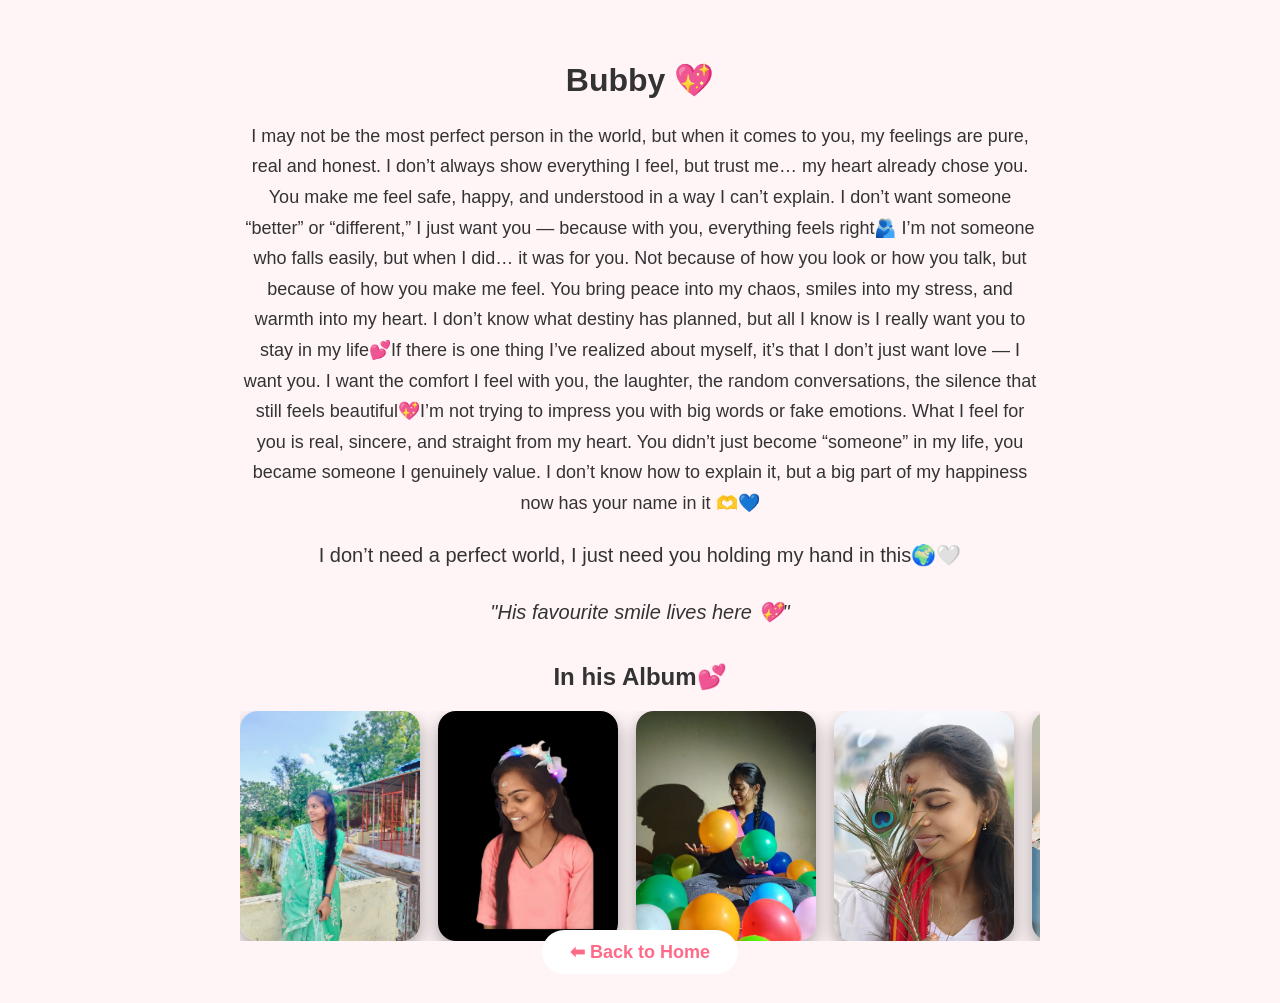
==== bubby.html @ 63544e01 "first commit" ====
<!DOCTYPE html>
<html lang="en">
<head>
<meta charset="UTF-8">
<title>Bubby 💖</title>
<link rel="stylesheet" href="style.css">
</head>

<body>

<div class="story-container">

  <!-- TOP CONTENT -->
  <h1>Bubby 💖</h1>
  <p style="font-size:18px;line-height:1.7;">
    I may not be the most perfect person in the world, but when it comes to you, my feelings are pure, real and honest. I don’t always show everything I feel, but trust me… my heart already chose you. You make me feel safe, happy, and understood in a way I can’t explain. I don’t want someone “better” or “different,” I just want you — because with you, everything feels right🫂 I’m not someone who falls easily, but when I did… it was for you. Not because of how you look or how you talk, but because of how you make me feel. You bring peace into my chaos, smiles into my stress, and warmth into my heart. I don’t know what destiny has planned, but all I know is I really want you to stay in my life💕If there is one thing I’ve realized about myself, it’s that I don’t just want love — I want you. I want the comfort I feel with you, the laughter, the random conversations, the silence that still feels beautiful💖I’m not trying to impress you with big words or fake emotions. What I feel for you is real, sincere, and straight from my heart. You didn’t just become “someone” in my life, you became someone I genuinely value. I don’t know how to explain it, but a big part of my happiness now has your name in it 🫶💙
  </p>

  <!-- DETAILS CARD -->
  <div class="For uh">
    <p>I don’t need a perfect world, I just need you holding my hand in this🌍🤍</p>
  </div>

  <!-- SPECIAL LINE -->
  <p style="margin-top:25px;font-style:italic;">
    "His favourite smile lives here 💖"
  </p>

  <!-- LOVE ALBUM -->
  <h2 style="margin-top:35px;">In his Album💕</h2>

  <div class="auto-gallery">
    <div class="track">
      <img src="WhatsApp Image 2025-12-22 at 6.42.47 PM.jpeg">
      <img src="WhatsApp Image 2025-12-22 at 6.42.48 PM.jpeg">
      <img src="WhatsApp Image 2025-12-22 at 6.42.58 PM (1).jpeg">
      <img src="WhatsApp Image 2025-12-22 at 6.42.58 PM.jpeg">

      <!-- repeat for smooth loop -->
      <img src="WhatsApp Image 2025-12-22 at 6.42.59 PM.jpeg">
      <img src="WhatsApp Image 2025-12-22 at 6.43.00 PM (1).jpeg">
      <img src="WhatsApp Image 2025-12-22 at 6.43.00 PM.jpeg">
      <img src="WhatsApp Image 2025-12-22 at 6.43.01 PM.jpeg">
      <img src="WhatsApp Image 2025-12-22 at 6.43.02 PM.jpeg">
    </div>
  </div>

  <!-- BACK -->
  <a href="index.html" class="btn bubby-btn" style="margin-top:80px;">
    ⬅ Back to Home
  </a>

</div>

</body>
</html>
---- style.css ----
body{
    margin:0;
    font-family:'Segoe UI', sans-serif;
    background:#fff5f7;
    color:#333;
  }
  
  
  .container{
    text-align:center;
    padding:40px;
  }
  
  .title{
    font-size:48px;
    margin-bottom:30px;
  }
  
  .heart{
    color:red;
    animation: beat 1s infinite;
  }
  
  @keyframes beat{
    0%,100%{transform:scale(1);}
    50%{transform:scale(1.3);}
  }
  
  .profiles{
    display:flex;
    justify-content:center;
    gap:40px;
    flex-wrap:wrap;
  }
  
  .card{
    background:rgba(255,255,255,0.2);
    padding:20px;
    border-radius:20px;
    width:250px;
    box-shadow:0 10px 20px rgba(0,0,0,0.3);
  }
  
  .card img{
    width:150px;
    height:150px;
    border-radius:50%;
    border:4px solid #fff;
  }
  
  .love-date{
    margin-top:40px;
  }
  
  .love-date a{
    text-decoration:none;
    font-size:26px;
    color:#fff;
    background:#ff4b5c;
    padding:15px 30px;
    border-radius:50px;
  }
  
  .story-container{
    max-width:800px;
    margin:auto;
    padding:40px;
    text-align:center;
  }
  
  .story-container p{
    font-size:20px;
    line-height:1.6;
  }
  
  .couple-img{
    margin-top:30px;
    width:100%;
    max-width:400px;
    border-radius:20px;
    box-shadow:0 10px 20px rgba(0,0,0,0.4);
  }
  .video-box{
    margin-top:30px;
  }
  
  .video-box video{
    width:100%;
    max-width:500px;
    border-radius:20px;
    box-shadow:0 10px 20px rgba(0,0,0,0.4);
  }
  .top-buttons{
    display:flex;
    justify-content:center;
    gap:20px;
    margin-top:20px;
  }
  
  .btn{
    text-decoration:none;
    padding:12px 28px;
    border-radius:30px;
    font-size:18px;
    font-weight:600;
    transition:0.3s;
  }
  
  .nanna-btn{
    background:#fe4fc4;
    color:white;
  }
  
  .bubby-btn{
    background:white;
    color:#ff6a88;
  }
  
  .btn:hover{
    transform:scale(1.1);
    box-shadow:0 8px 20px rgba(0,0,0,0.3);
  }
  .details-box{
    background:rgba(255,255,255,0.25);
    padding:20px;
    border-radius:16px;
    margin:25px auto;
    max-width:350px;
    box-shadow:0 10px 20px rgba(0,0,0,0.25);
  }
  
  .details-box p{
    margin:8px 0;
    font-size:16px;
  }
  
  /* Gallery */
  .gallery{
    display:flex;
    gap:16px;
    overflow-x:auto;
    padding:20px 10px;
    scroll-behavior:smooth;
  }
  
  .gallery img{
    width:180px;
    height:220px;
    object-fit:cover;
    border-radius:16px;
    box-shadow:0 8px 18px rgba(0,0,0,0.35);
    transition:0.3s;
  }
  
  .gallery img:hover{
    transform:scale(1.08);
  }
  /* Auto moving gallery */
  .auto-gallery{
    width:100%;
    overflow:hidden;
    margin-top:20px;
  }
  
  .track{
    display:flex;
    gap:20px;
    animation: scrollGallery 35s linear infinite;
  }
  
  .auto-gallery:hover .track{
    animation-play-state:paused;
  }
  
  .track img{
    width:180px;
    height:220px;
    object-fit:cover;
    border-radius:16px;
    box-shadow:0 8px 18px rgba(0,0,0,0.35);
  }
  
  /* Animation */
  @keyframes scrollGallery{
    0%{
      transform:translateX(0);
    }
    100%{
      transform:translateX(-300%);
    }
  }
  
  .details-box{
    background:rgba(255,255,255,0.25);
    padding:20px;
    border-radius:16px;
    margin:25px auto;
    max-width:360px;
    box-shadow:0 10px 20px rgba(0,0,0,0.25);
  }
  
  .details-box p{
    margin:8px 0;
    font-size:16px;
  }
  
  /* Auto moving album */
  .auto-gallery{
    width:100%;
    overflow:hidden;
    margin-top:20px;
  }
  
  .track{
    display:flex;
    gap:18px;
    width:max-content;
    animation: scrollGallery 38s linear infinite;
  }
  
  .auto-gallery:hover .track{
    animation-play-state:paused;
  }
  
  .track img{
    width:180px;
    height:230px;
    object-fit:cover;
    border-radius:18px;
    box-shadow:0 8px 18px rgba(0,0,0,0.35);
  }
  
  /* animation already used in Manu page */
  @keyframes scrollGallery{
    0%{ transform:translateX(0); }
    100%{ transform:translateX(-50%); }
  }
  .back-btn{
    margin-top:80px;
    display:inline-block;
  }
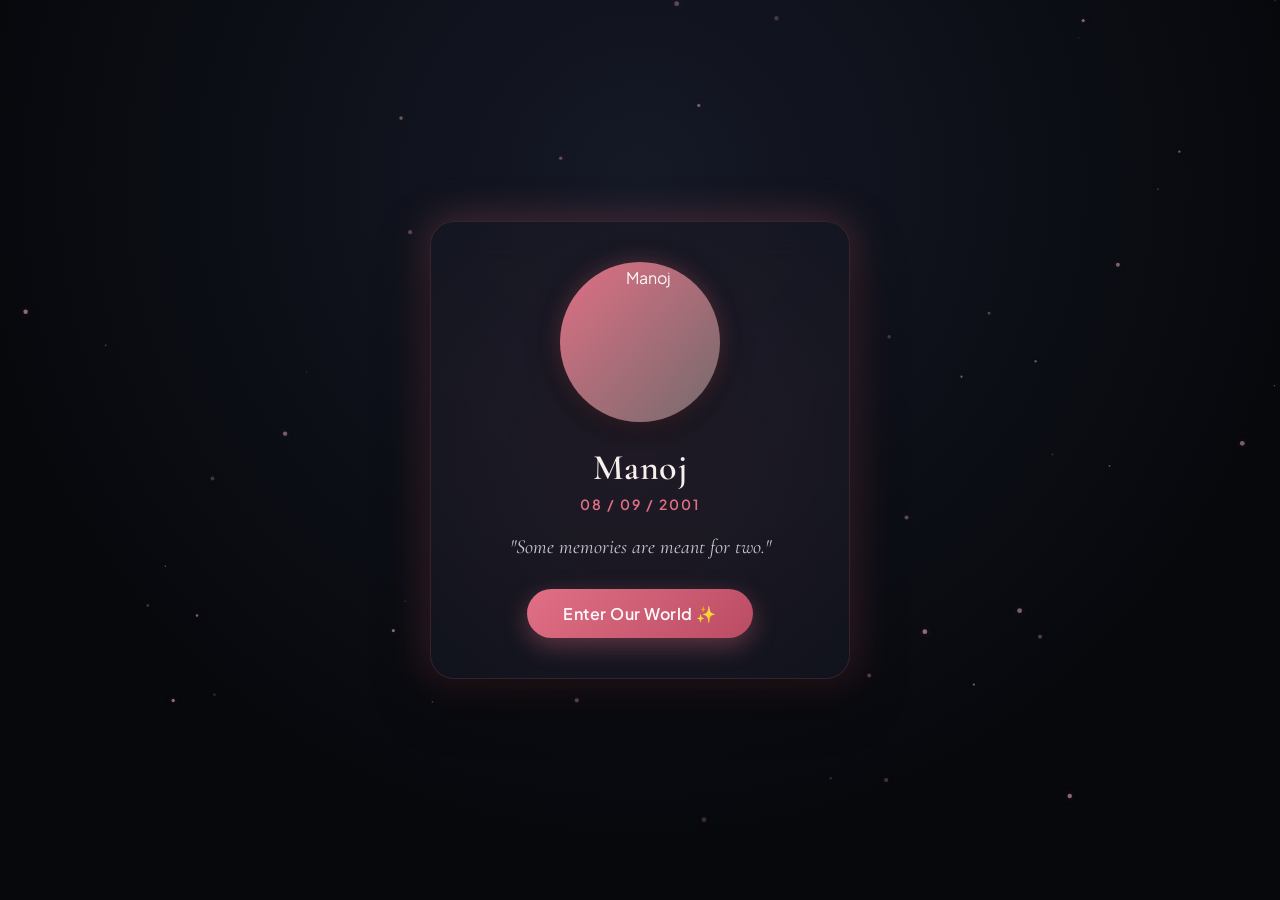
==== commit a672d369: "Redesign website and add private vault" ====
--- a/bubby.html
+++ b/bubby.html
@@ -2,17 +2,31 @@
 <html lang="en">
 <head>
 <meta charset="UTF-8">
-<title>Bubby 💖</title>
+<meta name="viewport" content="width=device-width, initial-scale=1.0">
+<title>Bubby 💖 — Memory Vault</title>
 <link rel="stylesheet" href="style.css">
+<script src="config.js" defer></script>
+<script src="vault.js" defer></script>
 </head>
 
 <body>
 
-<div class="story-container">
+<!-- FLOATING NAVIGATION BAR -->
+<header class="vault-nav-wrapper">
+    <nav class="vault-nav">
+        <a href="index.html" class="nav-link">Home Hub</a>
+        <a href="nanna.html" class="nav-link">Manu 💙</a>
+        <a href="bubby.html" class="nav-link active">Bubby 💖</a>
+        <a href="story.html" class="nav-link">Our Story 💞</a>
+        <button id="nav-lock-btn" class="nav-link nav-lock-btn">Lock Vault 🔒</button>
+    </nav>
+</header>
+
+<main class="story-container">
 
   <!-- TOP CONTENT -->
   <h1>Bubby 💖</h1>
-  <p style="font-size:18px;line-height:1.7;">
+  <p>
     I may not be the most perfect person in the world, but when it comes to you, my feelings are pure, real and honest. I don’t always show everything I feel, but trust me… my heart already chose you. You make me feel safe, happy, and understood in a way I can’t explain. I don’t want someone “better” or “different,” I just want you — because with you, everything feels right🫂 I’m not someone who falls easily, but when I did… it was for you. Not because of how you look or how you talk, but because of how you make me feel. You bring peace into my chaos, smiles into my stress, and warmth into my heart. I don’t know what destiny has planned, but all I know is I really want you to stay in my life💕If there is one thing I’ve realized about myself, it’s that I don’t just want love — I want you. I want the comfort I feel with you, the laughter, the random conversations, the silence that still feels beautiful💖I’m not trying to impress you with big words or fake emotions. What I feel for you is real, sincere, and straight from my heart. You didn’t just become “someone” in my life, you became someone I genuinely value. I don’t know how to explain it, but a big part of my happiness now has your name in it 🫶💙
   </p>
 
@@ -31,27 +45,35 @@
 
   <div class="auto-gallery">
     <div class="track">
-      <img src="WhatsApp Image 2025-12-22 at 6.42.47 PM.jpeg">
-      <img src="WhatsApp Image 2025-12-22 at 6.42.48 PM.jpeg">
-      <img src="WhatsApp Image 2025-12-22 at 6.42.58 PM (1).jpeg">
-      <img src="WhatsApp Image 2025-12-22 at 6.42.58 PM.jpeg">
+      <img src="WhatsApp Image 2025-12-22 at 6.42.47 PM.jpeg" alt="Bubby album moment">
+      <img src="WhatsApp Image 2025-12-22 at 6.42.48 PM.jpeg" alt="Bubby album moment">
+      <img src="WhatsApp Image 2025-12-22 at 6.42.58 PM (1).jpeg" alt="Bubby album moment">
+      <img src="WhatsApp Image 2025-12-22 at 6.42.58 PM.jpeg" alt="Bubby album moment">
+      <img src="WhatsApp Image 2025-12-22 at 6.42.59 PM.jpeg" alt="Bubby album moment">
+      <img src="WhatsApp Image 2025-12-22 at 6.43.00 PM (1).jpeg" alt="Bubby album moment">
+      <img src="WhatsApp Image 2025-12-22 at 6.43.00 PM.jpeg" alt="Bubby album moment">
+      <img src="WhatsApp Image 2025-12-22 at 6.43.01 PM.jpeg" alt="Bubby album moment">
+      <img src="WhatsApp Image 2025-12-22 at 6.43.02 PM.jpeg" alt="Bubby album moment">
 
-      <!-- repeat for smooth loop -->
-      <img src="WhatsApp Image 2025-12-22 at 6.42.59 PM.jpeg">
-      <img src="WhatsApp Image 2025-12-22 at 6.43.00 PM (1).jpeg">
-      <img src="WhatsApp Image 2025-12-22 at 6.43.00 PM.jpeg">
-      <img src="WhatsApp Image 2025-12-22 at 6.43.01 PM.jpeg">
-      <img src="WhatsApp Image 2025-12-22 at 6.43.02 PM.jpeg">
+      <!-- Repeated set for smooth infinite loop -->
+      <img src="WhatsApp Image 2025-12-22 at 6.42.47 PM.jpeg" alt="Bubby album moment">
+      <img src="WhatsApp Image 2025-12-22 at 6.42.48 PM.jpeg" alt="Bubby album moment">
+      <img src="WhatsApp Image 2025-12-22 at 6.42.58 PM (1).jpeg" alt="Bubby album moment">
+      <img src="WhatsApp Image 2025-12-22 at 6.42.58 PM.jpeg" alt="Bubby album moment">
+      <img src="WhatsApp Image 2025-12-22 at 6.42.59 PM.jpeg" alt="Bubby album moment">
+      <img src="WhatsApp Image 2025-12-22 at 6.43.00 PM (1).jpeg" alt="Bubby album moment">
+      <img src="WhatsApp Image 2025-12-22 at 6.43.00 PM.jpeg" alt="Bubby album moment">
+      <img src="WhatsApp Image 2025-12-22 at 6.43.01 PM.jpeg" alt="Bubby album moment">
+      <img src="WhatsApp Image 2025-12-22 at 6.43.02 PM.jpeg" alt="Bubby album moment">
     </div>
   </div>
 
   <!-- BACK -->
-  <a href="index.html" class="btn bubby-btn" style="margin-top:80px;">
+  <a href="index.html" class="btn bubby-btn">
     ⬅ Back to Home
   </a>
 
-</div>
+</main>
 
 </body>
 </html>
-
--- a/style.css
+++ b/style.css
@@ -1,242 +1,802 @@
-body{
-    margin:0;
-    font-family:'Segoe UI', sans-serif;
-    background:#fff5f7;
-    color:#333;
-  }
-  
-  
-  .container{
-    text-align:center;
-    padding:40px;
-  }
-  
-  .title{
-    font-size:48px;
-    margin-bottom:30px;
-  }
-  
-  .heart{
-    color:red;
-    animation: beat 1s infinite;
-  }
-  
-  @keyframes beat{
-    0%,100%{transform:scale(1);}
-    50%{transform:scale(1.3);}
-  }
-  
-  .profiles{
-    display:flex;
-    justify-content:center;
-    gap:40px;
-    flex-wrap:wrap;
-  }
-  
-  .card{
-    background:rgba(255,255,255,0.2);
-    padding:20px;
-    border-radius:20px;
-    width:250px;
-    box-shadow:0 10px 20px rgba(0,0,0,0.3);
-  }
-  
-  .card img{
-    width:150px;
-    height:150px;
-    border-radius:50%;
-    border:4px solid #fff;
-  }
-  
-  .love-date{
-    margin-top:40px;
-  }
-  
-  .love-date a{
-    text-decoration:none;
-    font-size:26px;
-    color:#fff;
-    background:#ff4b5c;
-    padding:15px 30px;
-    border-radius:50px;
-  }
-  
-  .story-container{
-    max-width:800px;
-    margin:auto;
-    padding:40px;
-    text-align:center;
-  }
-  
-  .story-container p{
-    font-size:20px;
-    line-height:1.6;
-  }
-  
-  .couple-img{
-    margin-top:30px;
-    width:100%;
-    max-width:400px;
-    border-radius:20px;
-    box-shadow:0 10px 20px rgba(0,0,0,0.4);
-  }
-  .video-box{
-    margin-top:30px;
-  }
-  
-  .video-box video{
-    width:100%;
-    max-width:500px;
-    border-radius:20px;
-    box-shadow:0 10px 20px rgba(0,0,0,0.4);
-  }
-  .top-buttons{
-    display:flex;
-    justify-content:center;
-    gap:20px;
-    margin-top:20px;
-  }
-  
-  .btn{
-    text-decoration:none;
-    padding:12px 28px;
-    border-radius:30px;
-    font-size:18px;
-    font-weight:600;
-    transition:0.3s;
-  }
-  
-  .nanna-btn{
-    background:#fe4fc4;
-    color:white;
-  }
-  
-  .bubby-btn{
-    background:white;
-    color:#ff6a88;
-  }
-  
-  .btn:hover{
-    transform:scale(1.1);
-    box-shadow:0 8px 20px rgba(0,0,0,0.3);
-  }
-  .details-box{
-    background:rgba(255,255,255,0.25);
-    padding:20px;
-    border-radius:16px;
-    margin:25px auto;
-    max-width:350px;
-    box-shadow:0 10px 20px rgba(0,0,0,0.25);
-  }
-  
-  .details-box p{
-    margin:8px 0;
-    font-size:16px;
-  }
-  
-  /* Gallery */
-  .gallery{
-    display:flex;
-    gap:16px;
-    overflow-x:auto;
-    padding:20px 10px;
-    scroll-behavior:smooth;
-  }
-  
-  .gallery img{
-    width:180px;
-    height:220px;
-    object-fit:cover;
-    border-radius:16px;
-    box-shadow:0 8px 18px rgba(0,0,0,0.35);
-    transition:0.3s;
-  }
-  
-  .gallery img:hover{
-    transform:scale(1.08);
-  }
-  /* Auto moving gallery */
-  .auto-gallery{
-    width:100%;
-    overflow:hidden;
-    margin-top:20px;
-  }
-  
-  .track{
-    display:flex;
-    gap:20px;
-    animation: scrollGallery 35s linear infinite;
-  }
-  
-  .auto-gallery:hover .track{
-    animation-play-state:paused;
-  }
-  
-  .track img{
-    width:180px;
-    height:220px;
-    object-fit:cover;
-    border-radius:16px;
-    box-shadow:0 8px 18px rgba(0,0,0,0.35);
-  }
-  
-  /* Animation */
-  @keyframes scrollGallery{
-    0%{
-      transform:translateX(0);
-    }
-    100%{
-      transform:translateX(-300%);
-    }
-  }
-  
-  .details-box{
-    background:rgba(255,255,255,0.25);
-    padding:20px;
-    border-radius:16px;
-    margin:25px auto;
-    max-width:360px;
-    box-shadow:0 10px 20px rgba(0,0,0,0.25);
-  }
-  
-  .details-box p{
-    margin:8px 0;
-    font-size:16px;
-  }
-  
-  /* Auto moving album */
-  .auto-gallery{
-    width:100%;
-    overflow:hidden;
-    margin-top:20px;
-  }
-  
-  .track{
-    display:flex;
-    gap:18px;
-    width:max-content;
-    animation: scrollGallery 38s linear infinite;
-  }
-  
-  .auto-gallery:hover .track{
-    animation-play-state:paused;
-  }
-  
-  .track img{
-    width:180px;
-    height:230px;
-    object-fit:cover;
-    border-radius:18px;
-    box-shadow:0 8px 18px rgba(0,0,0,0.35);
-  }
-  
-  /* animation already used in Manu page */
-  @keyframes scrollGallery{
-    0%{ transform:translateX(0); }
-    100%{ transform:translateX(-50%); }
-  }
-  .back-btn{
-    margin-top:80px;
-    display:inline-block;
-  }
-  +/* ==========================================================================
+   MANU ROMANTIC MEMORY VAULT — REDESIGN STYLES
+   ========================================================================== */
+
+@import url('https://fonts.googleapis.com/css2?family=Cormorant+Garamond:ital,wght@0,400;0,500;0,600;0,700;1,400;1,600&family=Plus+Jakarta+Sans:wght@300;400;500;600;700&display=swap');
+
+:root {
+  --bg-dark: #07080C;
+  --bg-gradient: radial-gradient(circle at 50% 20%, #151926 0%, #07080C 70%);
+  --card-bg: rgba(18, 22, 33, 0.65);
+  --card-hover-bg: rgba(28, 34, 50, 0.75);
+  --glass-border: rgba(225, 112, 133, 0.18);
+  --glass-border-hover: rgba(225, 112, 133, 0.4);
+  --accent-rose: #E17085;
+  --accent-rose-glow: rgba(225, 112, 133, 0.35);
+  --accent-burgundy: #3D1424;
+  --accent-gold: #F3E5D8;
+  --text-primary: #FAF8F6;
+  --text-secondary: #C8CDD9;
+  --text-muted: #8E94A5;
+  --font-heading: 'Cormorant Garamond', Georgia, serif;
+  --font-body: 'Plus Jakarta Sans', -apple-system, BlinkMacSystemFont, sans-serif;
+  --radius-lg: 24px;
+  --radius-md: 16px;
+  --radius-pill: 50px;
+  --transition-fast: 0.25s ease;
+  --transition-normal: 0.4s cubic-bezier(0.16, 1, 0.3, 1);
+}
+
+/* Reset & Global Base */
+*, *::before, *::after {
+  box-sizing: border-box;
+}
+
+html {
+  scroll-behavior: smooth;
+  background-color: var(--bg-dark);
+  color: var(--text-primary);
+  font-family: var(--font-body);
+  -webkit-font-smoothing: antialiased;
+}
+
+body {
+  margin: 0;
+  padding: 0;
+  min-height: 100vh;
+  background: var(--bg-gradient);
+  color: var(--text-primary);
+  overflow-x: hidden;
+  position: relative;
+}
+
+/* Background Particle Canvas */
+#particle-canvas {
+  position: fixed;
+  top: 0;
+  left: 0;
+  width: 100vw;
+  height: 100vh;
+  z-index: 0;
+  pointer-events: none;
+}
+
+/* Page Containers */
+.vault-screen {
+  position: relative;
+  z-index: 1;
+  width: 100%;
+  min-height: 100vh;
+}
+
+.fade-in {
+  animation: fadeIn var(--transition-normal) forwards;
+}
+
+.fade-out {
+  animation: fadeOut var(--transition-normal) forwards;
+}
+
+@keyframes fadeIn {
+  from { opacity: 0; transform: translateY(12px) scale(0.98); }
+  to { opacity: 1; transform: translateY(0) scale(1); }
+}
+
+@keyframes fadeOut {
+  from { opacity: 1; transform: translateY(0) scale(1); }
+  to { opacity: 0; transform: translateY(-12px) scale(0.98); }
+}
+
+/* ==========================================================================
+   SCREEN 1 — PRIVATE LANDING / WELCOME
+   ========================================================================== */
+.landing-container {
+  display: flex;
+  flex-direction: column;
+  align-items: center;
+  justify-content: center;
+  min-height: 100vh;
+  padding: 40px 20px;
+  text-align: center;
+}
+
+.landing-card {
+  background: var(--card-bg);
+  backdrop-filter: blur(20px);
+  -webkit-backdrop-filter: blur(20px);
+  border: 1px solid var(--glass-border);
+  border-radius: var(--radius-lg);
+  padding: 40px 32px;
+  max-width: 420px;
+  width: 100%;
+  box-shadow: 0 20px 50px rgba(0, 0, 0, 0.6), 0 0 40px var(--accent-rose-glow);
+  cursor: pointer;
+  transition: transform var(--transition-normal), border-color var(--transition-normal), box-shadow var(--transition-normal);
+  position: relative;
+  overflow: hidden;
+}
+
+.landing-card::before {
+  content: '';
+  position: absolute;
+  top: -50%;
+  left: -50%;
+  width: 200%;
+  height: 200%;
+  background: radial-gradient(circle, rgba(225, 112, 133, 0.08) 0%, transparent 60%);
+  pointer-events: none;
+  animation: slowPulse 8s ease-in-out infinite alternate;
+}
+
+@keyframes slowPulse {
+  0% { transform: scale(0.9); opacity: 0.5; }
+  100% { transform: scale(1.1); opacity: 1; }
+}
+
+.landing-card:hover {
+  transform: translateY(-6px) scale(1.01);
+  border-color: var(--glass-border-hover);
+  box-shadow: 0 25px 60px rgba(0, 0, 0, 0.7), 0 0 50px rgba(225, 112, 133, 0.45);
+}
+
+.landing-photo-frame {
+  width: 160px;
+  height: 160px;
+  margin: 0 auto 24px;
+  border-radius: 50%;
+  padding: 5px;
+  background: linear-gradient(135deg, var(--accent-rose), rgba(243, 229, 216, 0.4));
+  box-shadow: 0 10px 30px rgba(0, 0, 0, 0.5), 0 0 20px var(--accent-rose-glow);
+  position: relative;
+}
+
+.landing-photo-frame img {
+  width: 100%;
+  height: 100%;
+  object-fit: cover;
+  border-radius: 50%;
+  display: block;
+}
+
+.landing-name {
+  font-family: var(--font-heading);
+  font-size: 36px;
+  font-weight: 600;
+  margin: 0 0 6px;
+  color: var(--text-primary);
+  letter-spacing: 0.5px;
+}
+
+.landing-dob {
+  font-size: 14px;
+  color: var(--accent-rose);
+  letter-spacing: 2px;
+  text-transform: uppercase;
+  font-weight: 600;
+  margin-bottom: 20px;
+}
+
+.landing-quote {
+  font-family: var(--font-heading);
+  font-size: 20px;
+  font-style: italic;
+  color: var(--text-secondary);
+  margin: 0 0 28px;
+  line-height: 1.4;
+}
+
+/* Premium CTA Button */
+.cta-button {
+  display: inline-flex;
+  align-items: center;
+  justify-content: center;
+  gap: 10px;
+  background: linear-gradient(135deg, var(--accent-rose) 0%, #B84A62 100%);
+  color: #FFF;
+  font-family: var(--font-body);
+  font-size: 16px;
+  font-weight: 600;
+  letter-spacing: 0.5px;
+  padding: 14px 36px;
+  border-radius: var(--radius-pill);
+  border: none;
+  cursor: pointer;
+  box-shadow: 0 8px 24px rgba(225, 112, 133, 0.35);
+  transition: all var(--transition-normal);
+  text-decoration: none;
+}
+
+.cta-button:hover {
+  transform: translateY(-2px);
+  box-shadow: 0 12px 32px rgba(225, 112, 133, 0.55);
+  background: linear-gradient(135deg, #EC7B90 0%, #C4526B 100%);
+}
+
+/* ==========================================================================
+   SCREEN 2 & 3 — PRIVATE PIN LOCK
+   ========================================================================== */
+#screen-pin {
+  display: flex;
+  align-items: center;
+  justify-content: center;
+  width: 100%;
+}
+
+.pin-container {
+  display: flex;
+  flex-direction: column;
+  align-items: center;
+  justify-content: center;
+  min-height: 100vh;
+  width: 100%;
+  padding: 20px;
+  text-align: center;
+}
+
+.pin-card {
+  background: var(--card-bg);
+  backdrop-filter: blur(20px);
+  -webkit-backdrop-filter: blur(20px);
+  border: 1px solid var(--glass-border);
+  border-radius: var(--radius-lg);
+  padding: 40px 32px;
+  max-width: 380px;
+  width: 100%;
+  box-shadow: 0 20px 50px rgba(0, 0, 0, 0.6);
+}
+
+.pin-title {
+  font-family: var(--font-heading);
+  font-size: 32px;
+  font-weight: 600;
+  margin: 0 0 8px;
+  color: var(--text-primary);
+}
+
+.pin-subtitle {
+  font-size: 15px;
+  color: var(--text-muted);
+  margin: 0 0 28px;
+}
+
+.pin-dots {
+  display: flex;
+  justify-content: center;
+  gap: 16px;
+  margin-bottom: 24px;
+}
+
+.pin-dot {
+  width: 16px;
+  height: 16px;
+  border-radius: 50%;
+  border: 2px solid var(--glass-border-hover);
+  transition: all var(--transition-fast);
+}
+
+.pin-dot.filled {
+  background: var(--accent-rose);
+  border-color: var(--accent-rose);
+  box-shadow: 0 0 12px var(--accent-rose);
+  transform: scale(1.15);
+}
+
+.pin-status {
+  min-height: 24px;
+  font-size: 15px;
+  font-weight: 500;
+  margin-bottom: 24px;
+  transition: color var(--transition-fast);
+}
+
+.pin-status.error {
+  color: #FF6B6B;
+}
+
+.pin-status.success {
+  color: #51CF66;
+}
+
+.shake {
+  animation: shakeKeypad 0.4s ease-in-out;
+}
+
+@keyframes shakeKeypad {
+  0%, 100% { transform: translateX(0); }
+  20%, 60% { transform: translateX(-10px); }
+  40%, 80% { transform: translateX(10px); }
+}
+
+/* Keypad Grid */
+.keypad-grid {
+  display: grid;
+  grid-template-columns: repeat(3, 1fr);
+  gap: 14px;
+  max-width: 280px;
+  margin: 0 auto;
+}
+
+.key-btn {
+  height: 60px;
+  border-radius: 50%;
+  background: rgba(255, 255, 255, 0.05);
+  border: 1px solid rgba(255, 255, 255, 0.1);
+  color: var(--text-primary);
+  font-family: var(--font-body);
+  font-size: 22px;
+  font-weight: 500;
+  display: flex;
+  align-items: center;
+  justify-content: center;
+  cursor: pointer;
+  transition: all var(--transition-fast);
+  user-select: none;
+}
+
+.key-btn:hover {
+  background: rgba(225, 112, 133, 0.2);
+  border-color: var(--accent-rose);
+  color: #FFF;
+}
+
+.key-btn:active {
+  transform: scale(0.92);
+  background: var(--accent-rose);
+}
+
+.key-btn.action-key {
+  font-size: 14px;
+  text-transform: uppercase;
+  letter-spacing: 1px;
+  border-radius: 30px;
+}
+
+/* ==========================================================================
+   FLOATING VAULT NAVIGATION BAR
+   ========================================================================== */
+.vault-nav-wrapper {
+  position: fixed;
+  top: 20px;
+  left: 50%;
+  transform: translateX(-50%);
+  z-index: 100;
+  width: max-content;
+  max-width: 92vw;
+}
+
+.vault-nav {
+  display: flex;
+  align-items: center;
+  gap: 8px;
+  background: rgba(12, 15, 23, 0.85);
+  backdrop-filter: blur(16px);
+  -webkit-backdrop-filter: blur(16px);
+  border: 1px solid var(--glass-border);
+  padding: 8px 14px;
+  border-radius: var(--radius-pill);
+  box-shadow: 0 10px 30px rgba(0, 0, 0, 0.5);
+}
+
+.nav-link {
+  color: var(--text-secondary);
+  text-decoration: none;
+  font-size: 14px;
+  font-weight: 500;
+  padding: 8px 16px;
+  border-radius: var(--radius-pill);
+  transition: all var(--transition-fast);
+  white-space: nowrap;
+}
+
+.nav-link:hover, .nav-link.active {
+  color: var(--text-primary);
+  background: rgba(225, 112, 133, 0.18);
+}
+
+.nav-lock-btn {
+  color: var(--accent-rose);
+  background: rgba(225, 112, 133, 0.1);
+  border: 1px solid var(--glass-border);
+  cursor: pointer;
+}
+
+.nav-lock-btn:hover {
+  background: var(--accent-rose);
+  color: #FFF;
+}
+
+/* ==========================================================================
+   SCREEN 4 — MAIN EXISTING WEBSITE REDESIGN
+   ========================================================================== */
+
+.vault-content {
+  padding-top: 100px;
+  padding-bottom: 60px;
+}
+
+.container {
+  max-width: 1000px;
+  margin: 0 auto;
+  padding: 20px;
+  text-align: center;
+}
+
+/* Main Hub Title */
+.title {
+  font-family: var(--font-heading);
+  font-size: 52px;
+  font-weight: 600;
+  margin-bottom: 40px;
+  color: var(--text-primary);
+  letter-spacing: 1px;
+}
+
+.heart {
+  display: inline-block;
+  color: var(--accent-rose);
+  animation: pulseHeart 1.5s infinite ease-in-out;
+  margin: 0 8px;
+}
+
+@keyframes pulseHeart {
+  0%, 100% { transform: scale(1); filter: drop-shadow(0 0 4px var(--accent-rose)); }
+  50% { transform: scale(1.25); filter: drop-shadow(0 0 12px var(--accent-rose)); }
+}
+
+/* Profiles Grid */
+.profiles {
+  display: flex;
+  justify-content: center;
+  gap: 36px;
+  flex-wrap: wrap;
+  margin-bottom: 50px;
+}
+
+.card {
+  background: var(--card-bg);
+  backdrop-filter: blur(16px);
+  -webkit-backdrop-filter: blur(16px);
+  border: 1px solid var(--glass-border);
+  border-radius: var(--radius-lg);
+  padding: 32px 24px;
+  width: 280px;
+  box-shadow: 0 15px 35px rgba(0, 0, 0, 0.4);
+  transition: all var(--transition-normal);
+  text-align: center;
+}
+
+.card:hover {
+  transform: translateY(-8px);
+  border-color: var(--glass-border-hover);
+  box-shadow: 0 20px 45px rgba(0, 0, 0, 0.6), 0 0 30px var(--accent-rose-glow);
+  background: var(--card-hover-bg);
+}
+
+.photo-link {
+  display: block;
+  width: 150px;
+  height: 150px;
+  margin: 0 auto 20px;
+  border-radius: 50%;
+  overflow: hidden;
+  padding: 4px;
+  background: linear-gradient(135deg, var(--accent-rose), rgba(255, 255, 255, 0.2));
+  transition: transform var(--transition-normal);
+}
+
+.card:hover .photo-link {
+  transform: scale(1.05);
+}
+
+.card img {
+  width: 100%;
+  height: 100%;
+  object-fit: cover;
+  border-radius: 50%;
+  display: block;
+}
+
+.card h2 {
+  font-family: var(--font-heading);
+  font-size: 28px;
+  margin: 0 0 10px;
+  color: var(--text-primary);
+}
+
+.card p {
+  font-size: 15px;
+  color: var(--text-secondary);
+  margin: 6px 0;
+}
+
+.card p b {
+  color: var(--accent-rose);
+}
+
+/* Anniversary Date Card */
+.love-date {
+  margin-top: 40px;
+}
+
+.love-date p {
+  font-family: var(--font-heading);
+  font-size: 22px;
+  color: var(--text-secondary);
+  margin-bottom: 16px;
+  letter-spacing: 0.5px;
+}
+
+.love-date a {
+  display: inline-block;
+  text-decoration: none;
+  font-size: 22px;
+  font-weight: 600;
+  color: var(--text-primary);
+  background: linear-gradient(135deg, rgba(225, 112, 133, 0.3) 0%, rgba(61, 20, 36, 0.6) 100%);
+  border: 1px solid var(--glass-border);
+  padding: 16px 36px;
+  border-radius: var(--radius-pill);
+  backdrop-filter: blur(10px);
+  box-shadow: 0 10px 30px rgba(0, 0, 0, 0.4);
+  transition: all var(--transition-normal);
+}
+
+.love-date a:hover {
+  transform: translateY(-3px) scale(1.02);
+  border-color: var(--accent-rose);
+  box-shadow: 0 15px 40px var(--accent-rose-glow);
+  background: linear-gradient(135deg, var(--accent-rose) 0%, #A33A50 100%);
+  color: #FFF;
+}
+
+/* ==========================================================================
+   STORY & PROFILE CHAPTER PAGES (nanna.html, bubby.html, story.html)
+   ========================================================================== */
+.story-container {
+  max-width: 850px;
+  margin: 0 auto;
+  padding: 110px 24px 60px;
+  text-align: center;
+}
+
+.story-container h1 {
+  font-family: var(--font-heading);
+  font-size: 46px;
+  font-weight: 600;
+  margin-bottom: 24px;
+  color: var(--text-primary);
+}
+
+.story-container h2 {
+  font-family: var(--font-heading);
+  font-size: 32px;
+  color: var(--text-primary);
+  margin-top: 50px;
+  margin-bottom: 20px;
+}
+
+.story-container p {
+  font-size: 18px;
+  line-height: 1.8;
+  color: var(--text-secondary);
+  margin-bottom: 24px;
+  text-align: justify;
+}
+
+/* Editorial details box */
+.For\ uh, .details-box {
+  background: var(--card-bg);
+  backdrop-filter: blur(16px);
+  -webkit-backdrop-filter: blur(16px);
+  border: 1px solid var(--glass-border);
+  border-left: 4px solid var(--accent-rose);
+  padding: 24px 28px;
+  border-radius: var(--radius-md);
+  margin: 35px auto;
+  max-width: 500px;
+  box-shadow: 0 10px 30px rgba(0, 0, 0, 0.3);
+}
+
+.For\ uh p, .details-box p {
+  font-family: var(--font-heading);
+  font-size: 20px;
+  font-style: italic;
+  color: var(--accent-gold);
+  margin: 0;
+  text-align: center;
+}
+
+/* Video Box Wrapper */
+.video-box {
+  margin-top: 40px;
+  margin-bottom: 24px;
+}
+
+.video-box video {
+  width: 100%;
+  max-width: 550px;
+  border-radius: var(--radius-lg);
+  border: 1px solid var(--glass-border);
+  box-shadow: 0 15px 40px rgba(0, 0, 0, 0.6), 0 0 30px rgba(225, 112, 133, 0.2);
+  display: block;
+  margin: 0 auto;
+}
+
+.couple-img {
+  margin-top: 36px;
+  width: 100%;
+  max-width: 420px;
+  border-radius: var(--radius-lg);
+  border: 1px solid var(--glass-border);
+  box-shadow: 0 15px 40px rgba(0, 0, 0, 0.6);
+  cursor: pointer;
+  transition: transform var(--transition-normal);
+}
+
+.couple-img:hover {
+  transform: scale(1.02);
+}
+
+/* Back Button */
+.btn {
+  display: inline-block;
+  text-decoration: none;
+  padding: 14px 32px;
+  border-radius: var(--radius-pill);
+  font-size: 16px;
+  font-weight: 600;
+  transition: all var(--transition-normal);
+  background: var(--card-bg);
+  color: var(--text-primary);
+  border: 1px solid var(--glass-border);
+  box-shadow: 0 8px 24px rgba(0, 0, 0, 0.3);
+  margin-top: 40px;
+}
+
+.btn:hover {
+  transform: translateY(-3px);
+  background: var(--accent-rose);
+  color: #FFF;
+  box-shadow: 0 12px 30px var(--accent-rose-glow);
+}
+
+/* ==========================================================================
+   INFINITE AUTO-SCROLL GALLERY MARQUEE
+   ========================================================================== */
+.auto-gallery {
+  width: 100%;
+  overflow: hidden;
+  margin-top: 24px;
+  padding: 16px 0;
+  position: relative;
+  mask-image: linear-gradient(to right, transparent, black 10%, black 90%, transparent);
+  -webkit-mask-image: linear-gradient(to right, transparent, black 10%, black 90%, transparent);
+}
+
+.track {
+  display: flex;
+  gap: 20px;
+  width: max-content;
+  animation: scrollGallery 45s linear infinite;
+}
+
+.auto-gallery:hover .track {
+  animation-play-state: paused;
+}
+
+.track img {
+  width: 200px;
+  height: 260px;
+  object-fit: cover;
+  border-radius: var(--radius-md);
+  border: 1px solid var(--glass-border);
+  box-shadow: 0 10px 25px rgba(0, 0, 0, 0.4);
+  cursor: pointer;
+  transition: transform var(--transition-normal), border-color var(--transition-normal);
+}
+
+.track img:hover {
+  transform: scale(1.06);
+  border-color: var(--accent-rose);
+  z-index: 2;
+}
+
+@keyframes scrollGallery {
+  0% { transform: translateX(0); }
+  100% { transform: translateX(-50%); }
+}
+
+/* ==========================================================================
+   IMAGE LIGHTBOX MODAL
+   ========================================================================== */
+.vault-lightbox {
+  position: fixed;
+  top: 0;
+  left: 0;
+  width: 100vw;
+  height: 100vh;
+  z-index: 1000;
+  display: flex;
+  align-items: center;
+  justify-content: center;
+  opacity: 0;
+  pointer-events: none;
+  transition: opacity var(--transition-normal);
+}
+
+.vault-lightbox.active {
+  opacity: 1;
+  pointer-events: auto;
+}
+
+.lightbox-overlay {
+  position: absolute;
+  top: 0;
+  left: 0;
+  width: 100%;
+  height: 100%;
+  background: rgba(5, 6, 10, 0.88);
+  backdrop-filter: blur(20px);
+  -webkit-backdrop-filter: blur(20px);
+}
+
+.lightbox-content {
+  position: relative;
+  z-index: 2;
+  max-width: 90vw;
+  max-height: 90vh;
+  display: flex;
+  flex-direction: column;
+  align-items: center;
+}
+
+.lightbox-close {
+  position: absolute;
+  top: -45px;
+  right: 0;
+  background: none;
+  border: none;
+  color: var(--text-primary);
+  font-size: 36px;
+  cursor: pointer;
+  line-height: 1;
+  transition: color var(--transition-fast);
+}
+
+.lightbox-close:hover {
+  color: var(--accent-rose);
+}
+
+.lightbox-img {
+  max-width: 90vw;
+  max-height: 80vh;
+  object-fit: contain;
+  border-radius: var(--radius-md);
+  border: 1px solid var(--glass-border);
+  box-shadow: 0 20px 60px rgba(0, 0, 0, 0.8);
+}
+
+.lightbox-caption {
+  margin-top: 16px;
+  font-family: var(--font-heading);
+  font-size: 20px;
+  color: var(--text-secondary);
+  font-style: italic;
+}
+
+/* ==========================================================================
+   RESPONSIVE LAYOUT ADJUSTMENTS
+   ========================================================================== */
+@media (max-width: 768px) {
+  .title { font-size: 38px; }
+  .landing-name { font-size: 30px; }
+  .landing-card, .pin-card { padding: 32px 20px; }
+  .profiles { gap: 20px; }
+  .card { width: 100%; max-width: 320px; }
+  .story-container { padding: 90px 16px 40px; }
+  .story-container h1 { font-size: 34px; }
+  .story-container p { font-size: 16px; text-align: left; }
+  .track img { width: 150px; height: 200px; }
+  .vault-nav { padding: 6px 10px; gap: 4px; }
+  .nav-link { font-size: 12px; padding: 6px 10px; }
+}
